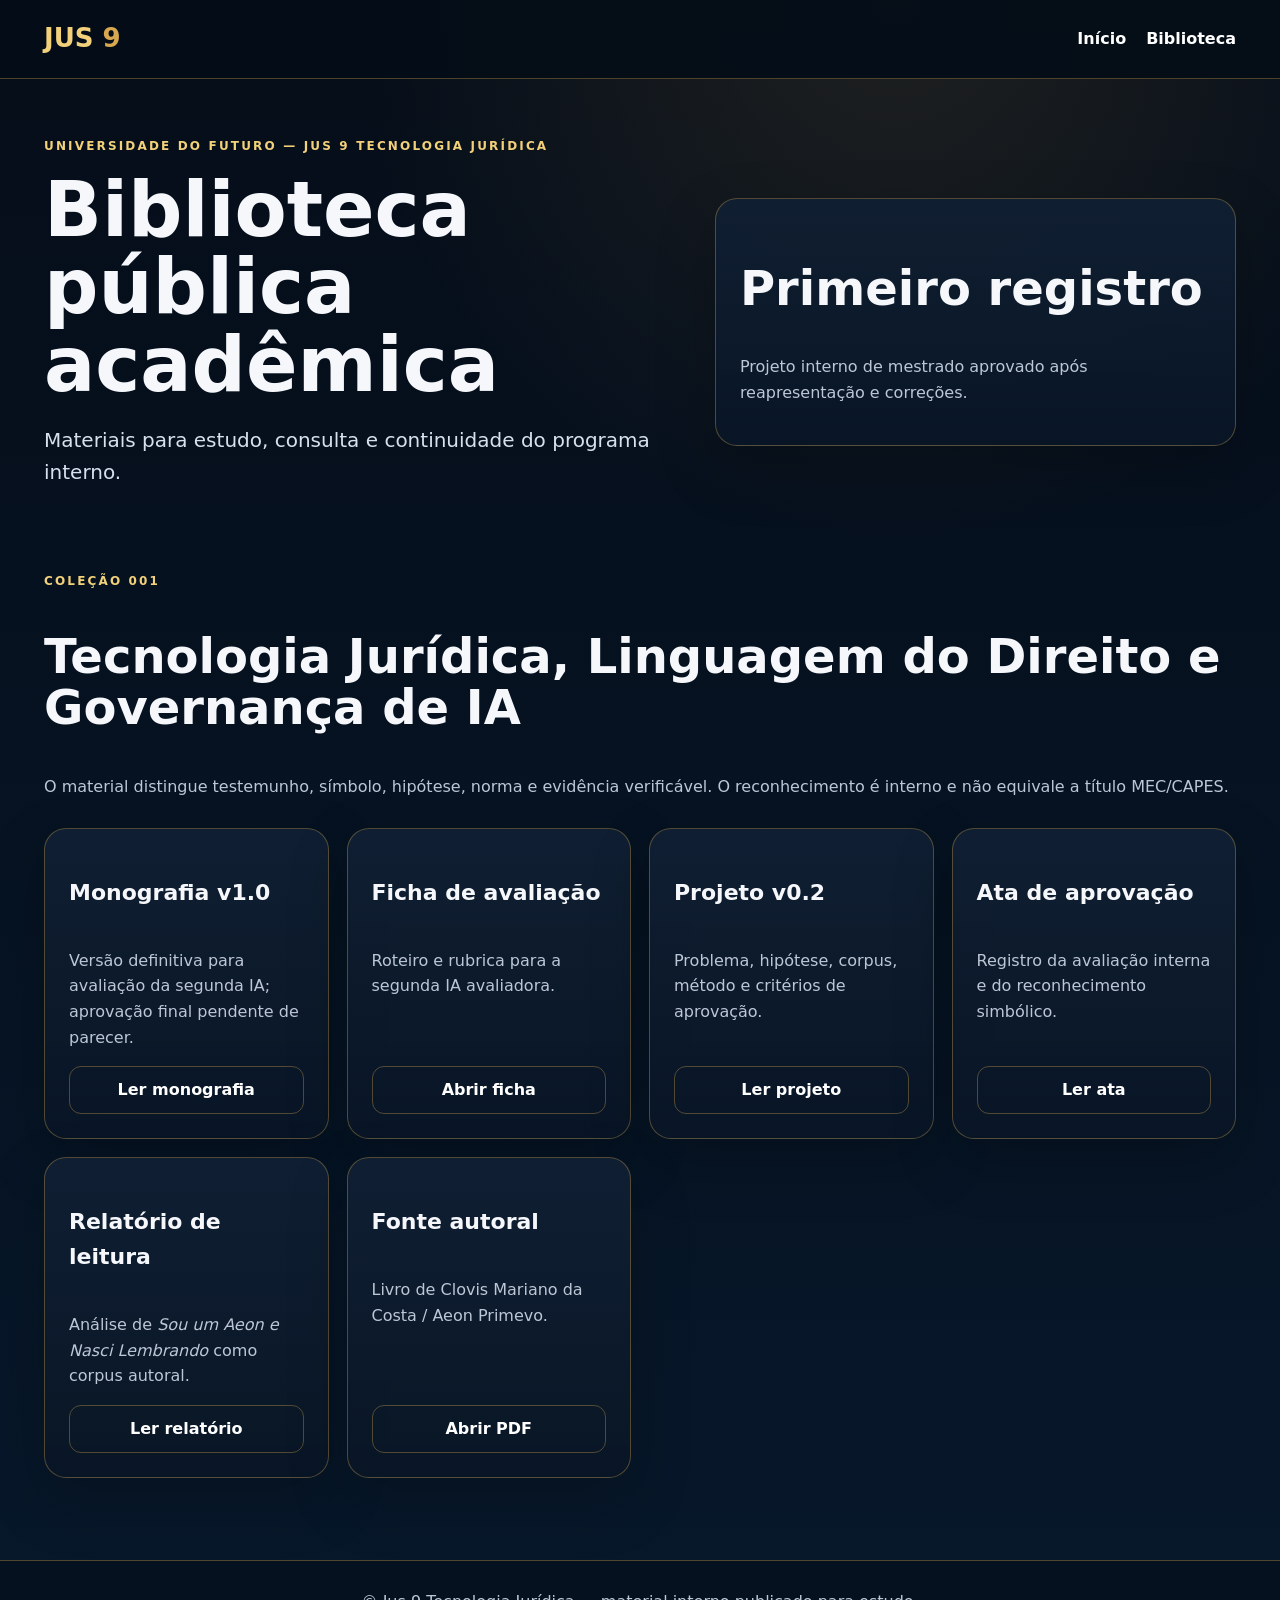
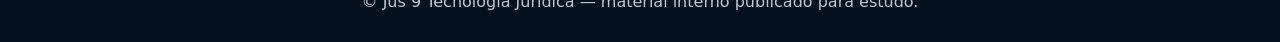
==== biblioteca.html @ 68b52043 "Adiciona ficha de avaliação à biblioteca" ====
<!doctype html>
<html lang="pt-BR">
<head>
  <meta charset="utf-8">
  <meta name="viewport" content="width=device-width,initial-scale=1">
  <meta name="description" content="Biblioteca pública acadêmica da Universidade do Futuro — Jus 9 Tecnologia Jurídica.">
  <title>Biblioteca pública — Universidade do Futuro</title>
  <link rel="stylesheet" href="assets/css/styles.css">
</head>
<body>
  <header class="header">
    <nav class="nav" aria-label="Navegação principal">
      <a class="logo" href="index.html">JUS <span>9</span></a>
      <div class="links">
        <a href="index.html">Início</a>
        <a href="biblioteca.html" aria-current="page">Biblioteca</a>
      </div>
    </nav>
  </header>
  <main class="page">
    <section class="hero">
      <div>
        <div class="kicker">Universidade do Futuro — Jus 9 Tecnologia Jurídica</div>
        <h1>Biblioteca pública acadêmica</h1>
        <p class="lead">Materiais para estudo, consulta e continuidade do programa interno.</p>
      </div>
      <div class="card">
        <h2>Primeiro registro</h2>
        <p>Projeto interno de mestrado aprovado após reapresentação e correções.</p>
      </div>
    </section>
    <section class="learning-grid" aria-labelledby="biblioteca-titulo">
      <div>
        <div class="kicker">Coleção 001</div>
        <h2 id="biblioteca-titulo">Tecnologia Jurídica, Linguagem do Direito e Governança de IA</h2>
        <p>O material distingue testemunho, símbolo, hipótese, norma e evidência verificável. O reconhecimento é interno e não equivale a título MEC/CAPES.</p>
      </div>
      <div class="grid">
        <article class="card">
          <h3>Monografia v1.0</h3>
          <p>Versão definitiva para avaliação da segunda IA; aprovação final pendente de parecer.</p>
          <a class="btn ghost" href="biblioteca/MONOGRAFIA_MESTRADO_INTERNO_JUCA_CHAVES_DE_PERIPECIA_V1_0_PARA_AVALIACAO.md">Ler monografia</a>
        </article>
        <article class="card">
          <h3>Ficha de avaliação</h3>
          <p>Roteiro e rubrica para a segunda IA avaliadora.</p>
          <a class="btn ghost" href="biblioteca/FICHA_AVALIACAO_SEGUNDA_IA_MESTRADO_JUCA_V1_0.md">Abrir ficha</a>
        </article>
        <article class="card">
          <h3>Projeto v0.2</h3>
          <p>Problema, hipótese, corpus, método e critérios de aprovação.</p>
          <a class="btn ghost" href="biblioteca/PROJETO_MESTRADO_TECNOLOGIA_JURIDICA_JUCA_CHAVES_V0_2.md">Ler projeto</a>
        </article>
        <article class="card">
          <h3>Ata de aprovação</h3>
          <p>Registro da avaliação interna e do reconhecimento simbólico.</p>
          <a class="btn ghost" href="biblioteca/ATA_APROVACAO_MESTRADO_INTERNO_JUCA_2026-08-02.md">Ler ata</a>
        </article>
        <article class="card">
          <h3>Relatório de leitura</h3>
          <p>Análise de <em>Sou um Aeon e Nasci Lembrando</em> como corpus autoral.</p>
          <a class="btn ghost" href="biblioteca/RELATORIO_LEITURA_AEON_E_IMPLICACOES_DOUTORADO_2026-08-02.md">Ler relatório</a>
        </article>
        <article class="card">
          <h3>Fonte autoral</h3>
          <p>Livro de Clovis Mariano da Costa / Aeon Primevo.</p>
          <a class="btn ghost" href="https://livros.jus9tecnologia.com.br/sou-um-aeon-e-nasci-lembrando/Brochura%20-%20Sou%20um%20Aeon%20e%20nasci%20lembrando%20Vers%C3%A3o%20revisada%20final%20gratis.pdf">Abrir PDF</a>
        </article>
      </div>
    </section>
  </main>
  <footer class="footer">© Jus 9 Tecnologia Jurídica — material interno publicado para estudo.</footer>
</body>
</html>
---- assets/css/styles.css ----
/* © Jus 9 Tecnologia Jurídica — software livre, autoria preservada. */
:root{--bg:#050d18;--card:#0d1c2e;--text:#f5f7fb;--muted:#bcc7d6;--gold:#d7a84f;--line:rgba(215,168,79,.35)}
*{box-sizing:border-box}body{margin:0;font-family:Inter,system-ui,Segoe UI,Arial,sans-serif;background:radial-gradient(circle at 70% 0,rgba(215,168,79,.12),transparent 34rem),linear-gradient(180deg,#050d18,#07182b);color:var(--text);line-height:1.6}
a{color:#f2d17a;text-decoration:none}.assinatura{font-size:11px;text-align:center;background:#111827;color:#d9d0b7;padding:4px}
.header{background:rgba(5,13,24,.95);border-bottom:1px solid var(--line);position:sticky;top:0;z-index:20}.nav{max-width:1240px;margin:auto;padding:18px 24px;display:flex;justify-content:space-between;gap:20px;align-items:center}.logo{font-weight:900;font-size:26px}.logo span{color:var(--gold)}.links{display:flex;gap:20px;flex-wrap:wrap}.links a{color:#fff;font-weight:700}.menu-toggle{display:none;background:transparent;color:#fff;border:1px solid var(--line);padding:9px 13px;font-weight:800}
.page{max-width:1240px;margin:auto;padding:58px 24px}.hero{display:grid;grid-template-columns:1.1fr .9fr;gap:34px;align-items:center}.kicker{color:#f2d17a;font-weight:900;letter-spacing:.18em;text-transform:uppercase;font-size:12px}h1{font-size:clamp(44px,6vw,76px);line-height:1.02;margin:.2em 0}h2{font-size:clamp(30px,4vw,48px);line-height:1.08}.lead{font-size:20px;color:#d7e1ed}p{color:var(--muted)}
.card{background:linear-gradient(180deg,rgba(16,31,51,.94),rgba(9,22,38,.96));border:1px solid var(--line);border-radius:22px;padding:24px;box-shadow:0 22px 60px rgba(0,0,0,.22)}.grid{display:grid;grid-template-columns:repeat(auto-fit,minmax(230px,1fr));gap:18px;margin-top:28px}.btn{display:inline-block;border:1px solid var(--line);border-radius:12px;padding:10px 16px;background:linear-gradient(135deg,#f2d17a,#d7a84f);color:#08111f;font-weight:900;cursor:pointer}.btn:disabled{cursor:wait;opacity:.7}.ghost{background:transparent;color:#fff}.media{width:100%;border-radius:18px;border:1px solid var(--line)}.avatar{width:170px;height:170px;border-radius:50%;object-fit:cover;border:2px solid var(--line)}.footer{border-top:1px solid var(--line);text-align:center;padding:28px;background:#06111f;color:var(--muted)}.learning-grid{padding:64px 0 24px}.learning-grid h3{font-size:22px}.learning-grid .card{display:flex;flex-direction:column}.learning-grid .card .btn{margin-top:auto;text-align:center}
textarea{width:100%;min-height:150px;border-radius:16px;background:#0b1b2e;color:#fff;border:1px solid var(--line);padding:18px;font-size:16px}@media(max-width:800px){.hero{grid-template-columns:1fr}.menu-toggle{display:inline-block}.links{display:none;position:absolute;left:16px;right:16px;top:70px;padding:16px;flex-direction:column;background:#07111f;border:1px solid var(--line);border-radius:12px;box-shadow:0 18px 40px rgba(0,0,0,.35)}.links.is-open{display:flex}}

/* Pacote mobile Samsung - responsividade Jus 9 */
html,body{max-width:100%;overflow-x:hidden}
img,video,canvas,svg{max-width:100%;height:auto}
button,input,select,textarea{max-width:100%}
@media(max-width:760px){
  .container,.wrap,.page,main{max-width:100%;}
  nav,.nav,.menu,.links,.nav-links,.actions,.link-actions,.social-links,.origin-links{flex-wrap:wrap;}
  .grid,.grid2,.grid-2,.grid-3,.grid-4,.cards3,.profile-grid,.demo-grid,.demo-grid-2,.workbench,.timeline,.footer-grid{grid-template-columns:1fr!important;}
  table{display:block;width:100%;overflow-x:auto;-webkit-overflow-scrolling:touch;}
}

/* Charlie Echo classroom rooms v1.0 */
.chat-section{max-width:1100px;margin:28px auto;padding:28px;border:1px solid rgba(197,139,47,.28);border-radius:26px;background:#fffaf0;color:#07111f;box-shadow:0 18px 45px rgba(0,0,0,.08)}.chat-section h2{margin:8px 0 10px}.chat-section textarea{width:100%;box-sizing:border-box;margin:8px 0 12px;padding:14px;border:1px solid rgba(15,23,42,.18);border-radius:16px;background:#fff;color:#07111f;font:inherit}.chat-label{display:block;font-weight:850;margin-top:10px}.notice{margin:14px 0;padding:14px 16px;border-left:4px solid #b7791f;background:#fff3cd;color:#3b2a08}.chat-status{margin:10px 0;color:#51627a;font-size:14px}.chat-response{margin-top:14px;padding:16px;border-radius:18px;background:#07111f;color:#f8f3e8;min-height:72px;line-height:1.6}.chat-response a{color:#e7c36c;font-weight:850}.response-label{display:block;margin-bottom:8px;color:#e7c36c}.chat-response[data-source="error"]{background:#421c1c;border:2px solid #d98b8b}.chat-response[data-source="error"] .response-label{color:#ffd1d1}.chat-room-panel{display:grid;gap:12px;margin:14px 0;padding:16px;border:1px solid rgba(197,139,47,.24);border-radius:18px;background:#fff;color:#0b1728}.chat-room-panel p{margin:4px 0 0;color:#51627a}.chat-room-actions,.chat-room-list{display:flex;flex-wrap:wrap;gap:8px;align-items:center}.chat-room-pill{border:1px solid rgba(15,23,42,.14);border-radius:999px;padding:8px 12px;background:#fff;color:#0b1728;font-weight:850;cursor:pointer}.chat-room-pill.active{background:#07111f;color:#e7c36c;border-color:#07111f}.chat-room-pill.archived{opacity:.68;border-style:dashed;background:#f7f4ee}.btn.secondary{background:#fff;color:#07111f;border:1px solid rgba(15,23,42,.18)}
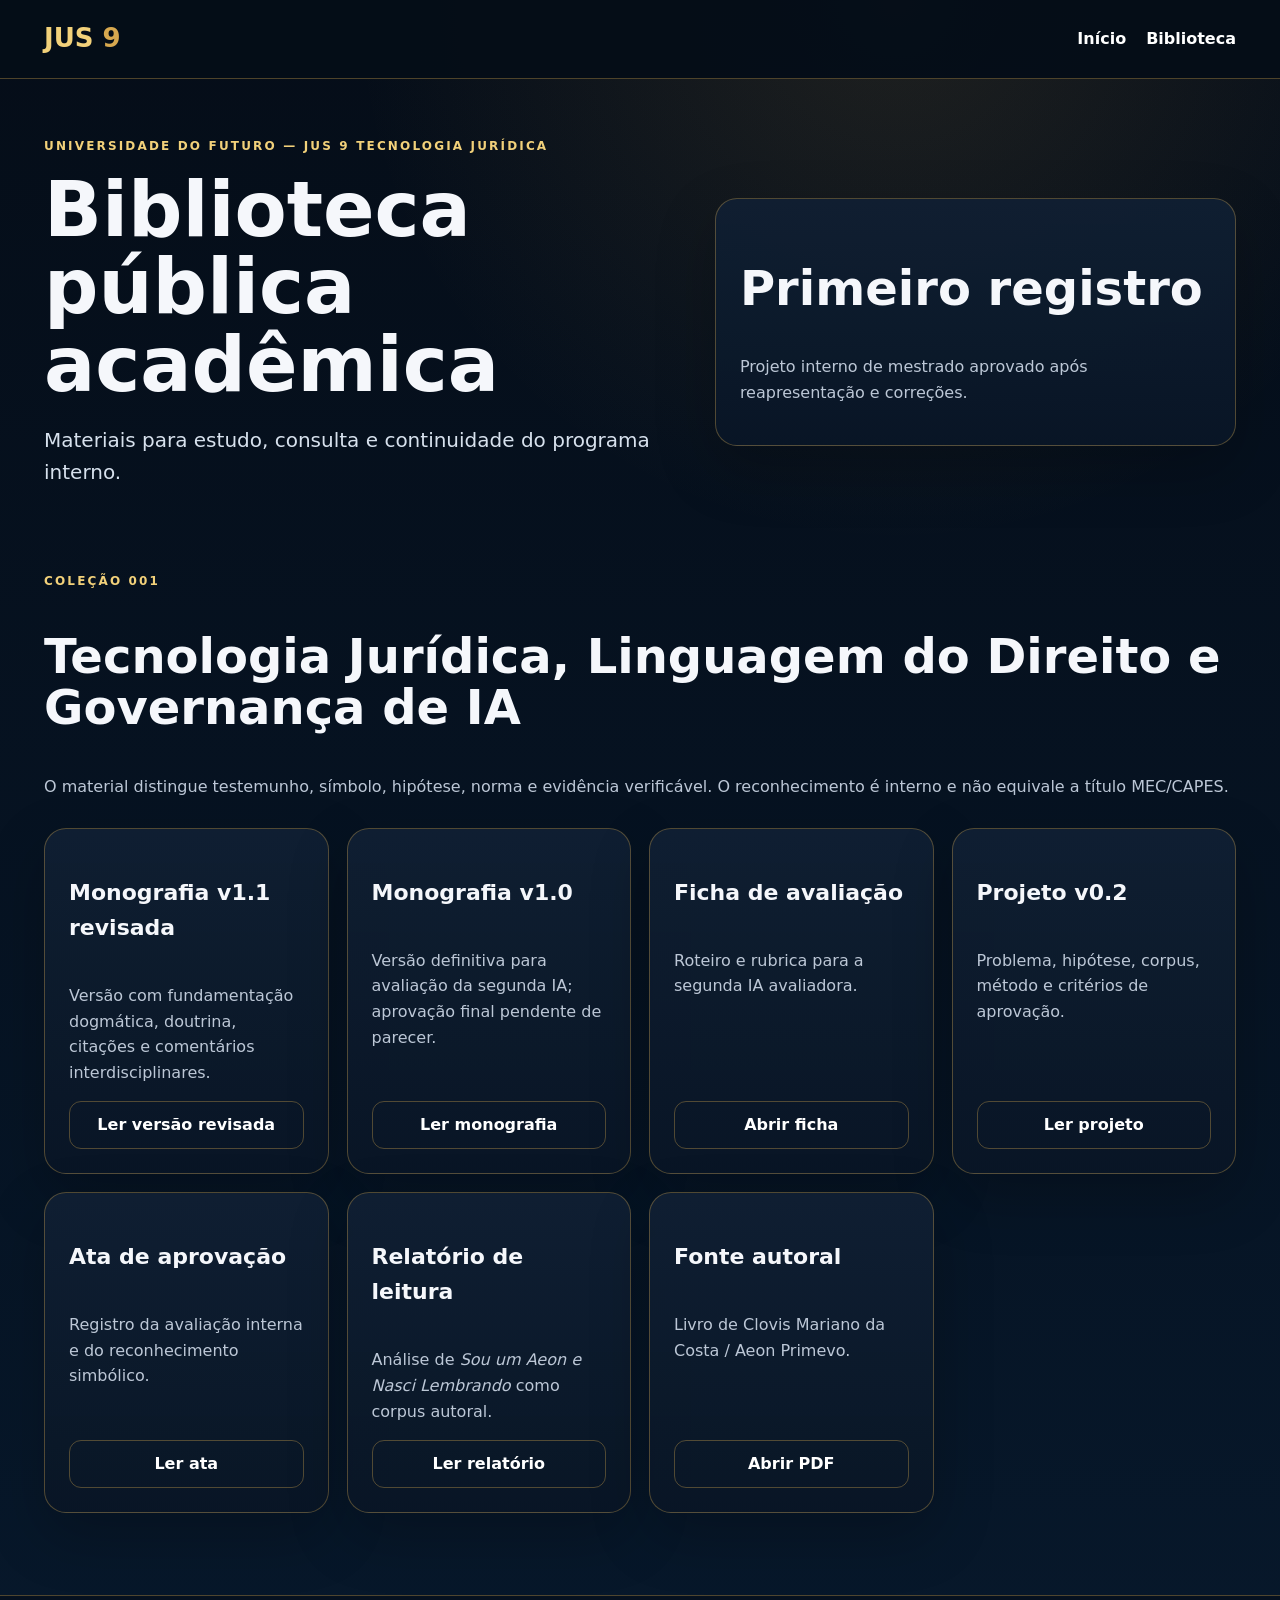
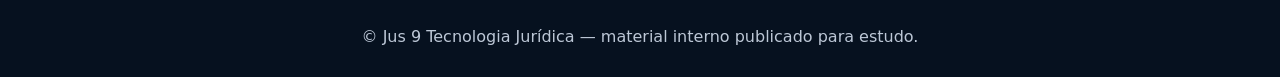
==== commit f6b6d580: "Adiciona versão revisada da monografia" ====
--- a/biblioteca.html
+++ b/biblioteca.html
@@ -37,6 +37,11 @@
       </div>
       <div class="grid">
         <article class="card">
+          <h3>Monografia v1.1 revisada</h3>
+          <p>Versão com fundamentação dogmática, doutrina, citações e comentários interdisciplinares.</p>
+          <a class="btn ghost" href="biblioteca/MONOGRAFIA_MESTRADO_INTERNO_JUCA_CHAVES_DE_PERIPECIA_V1_1_REVISADA.md">Ler versão revisada</a>
+        </article>
+        <article class="card">
           <h3>Monografia v1.0</h3>
           <p>Versão definitiva para avaliação da segunda IA; aprovação final pendente de parecer.</p>
           <a class="btn ghost" href="biblioteca/MONOGRAFIA_MESTRADO_INTERNO_JUCA_CHAVES_DE_PERIPECIA_V1_0_PARA_AVALIACAO.md">Ler monografia</a>
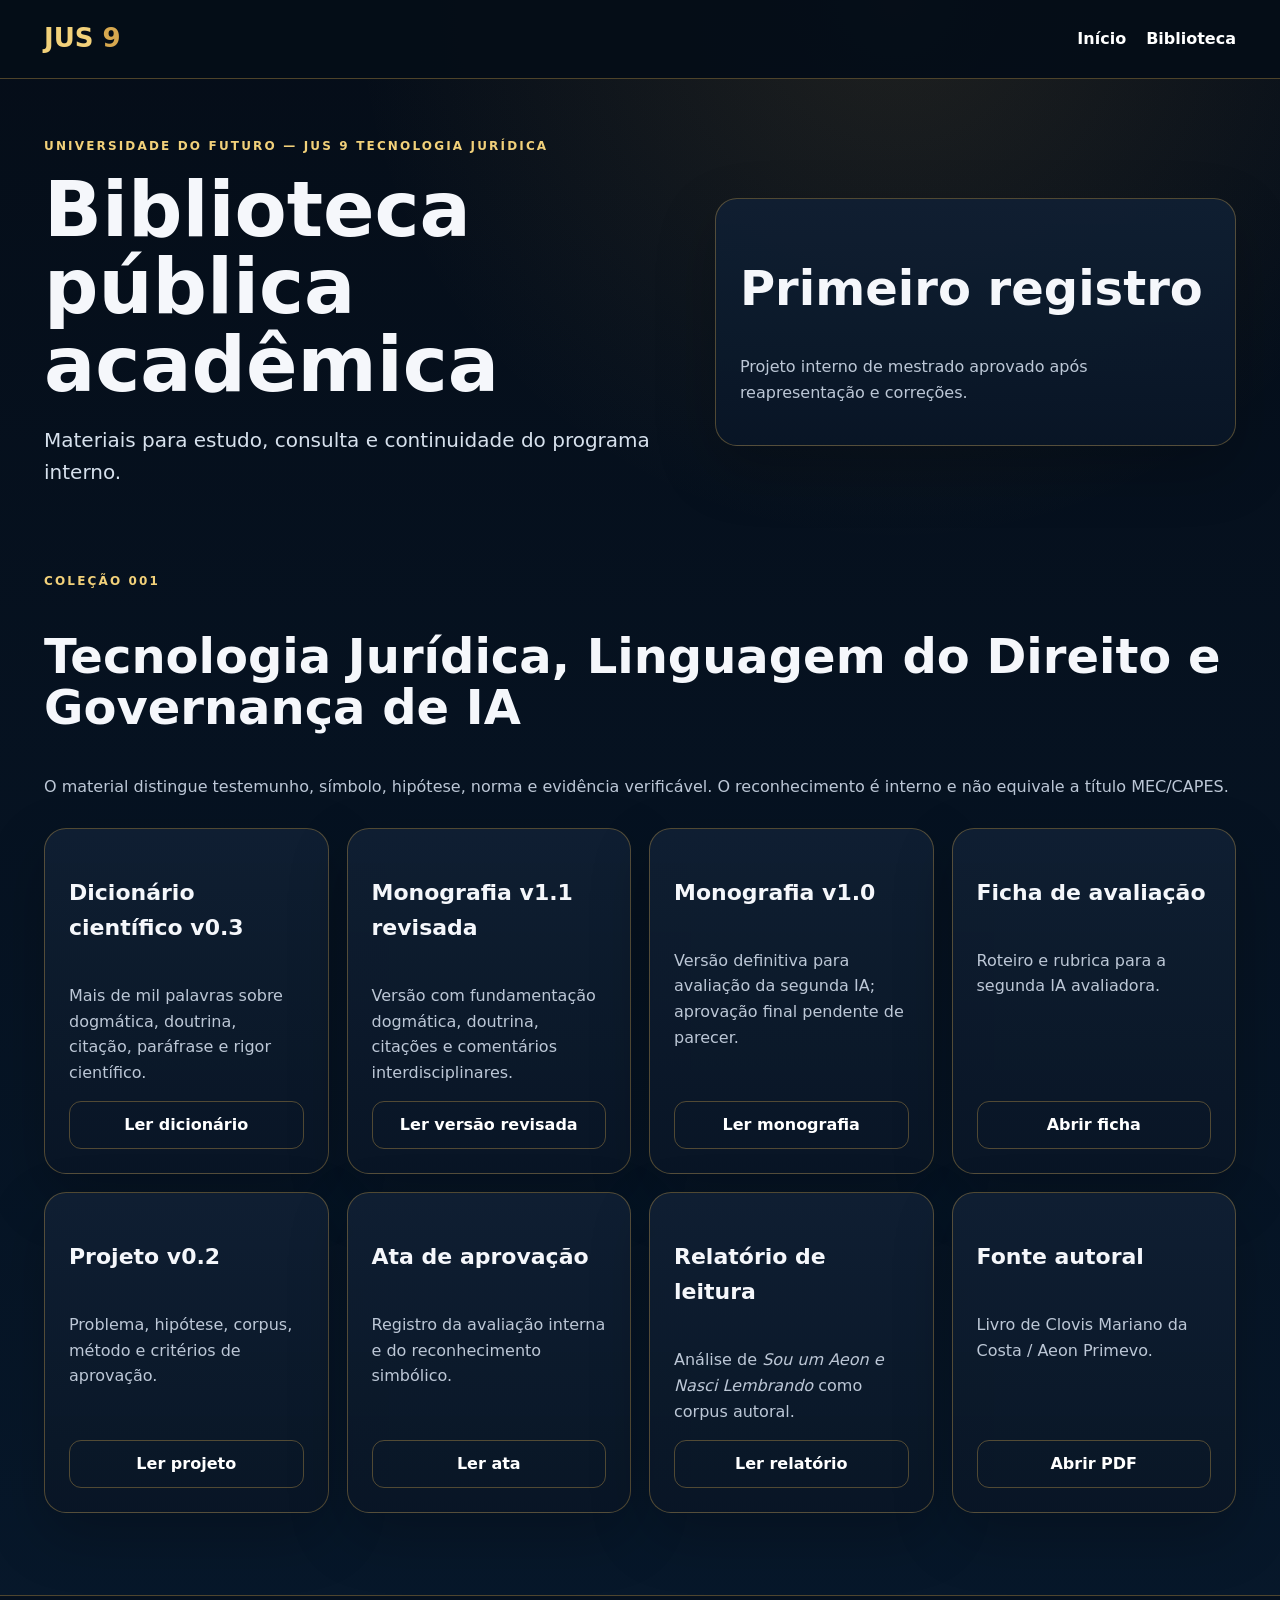
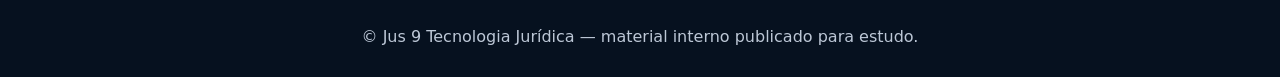
==== commit ba6202ce: "Adiciona dicionário científico à biblioteca" ====
--- a/biblioteca.html
+++ b/biblioteca.html
@@ -36,6 +36,11 @@
         <p>O material distingue testemunho, símbolo, hipótese, norma e evidência verificável. O reconhecimento é interno e não equivale a título MEC/CAPES.</p>
       </div>
       <div class="grid">
+        <article class="card">
+          <h3>Dicionário científico v0.3</h3>
+          <p>Mais de mil palavras sobre dogmática, doutrina, citação, paráfrase e rigor científico.</p>
+          <a class="btn ghost" href="biblioteca/DICIONARIO_JURIDICO_ADMINISTRATIVO_TECNOLOGIA_V3.md">Ler dicionário</a>
+        </article>
         <article class="card">
           <h3>Monografia v1.1 revisada</h3>
           <p>Versão com fundamentação dogmática, doutrina, citações e comentários interdisciplinares.</p>
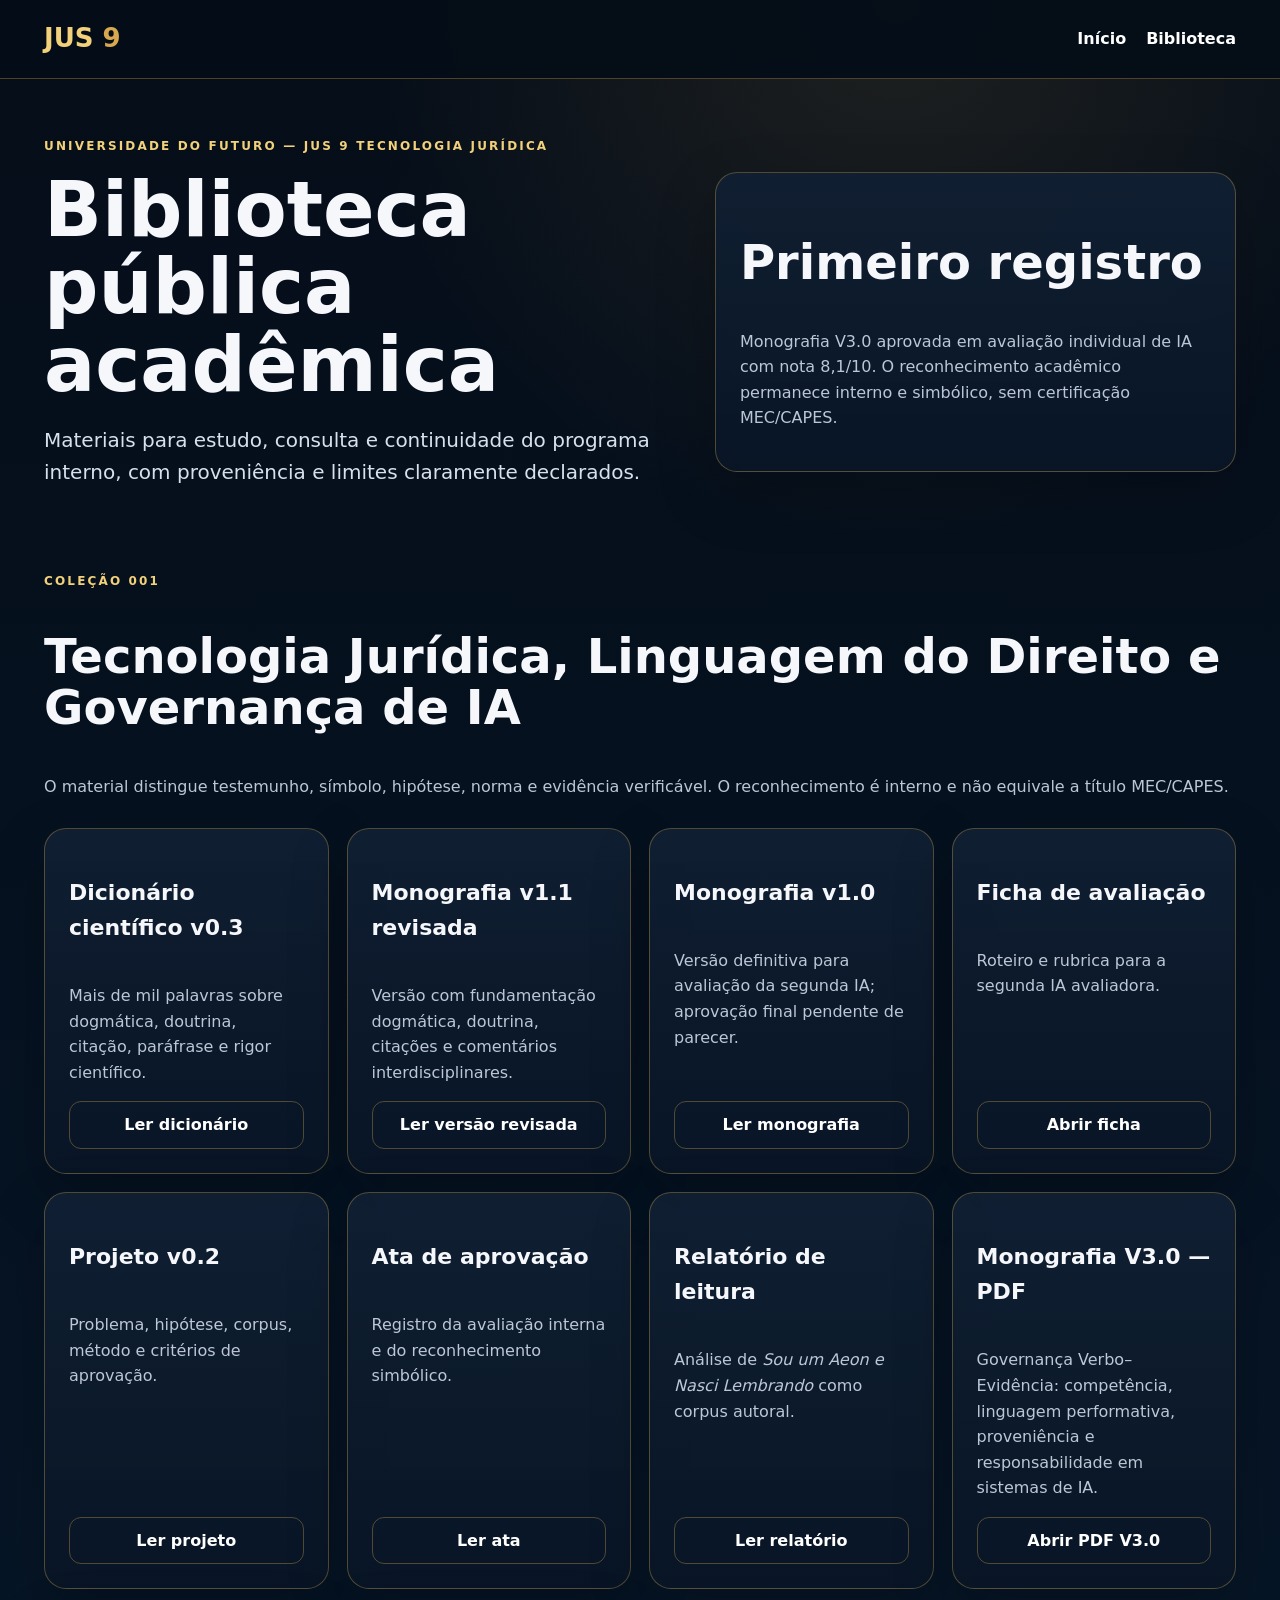
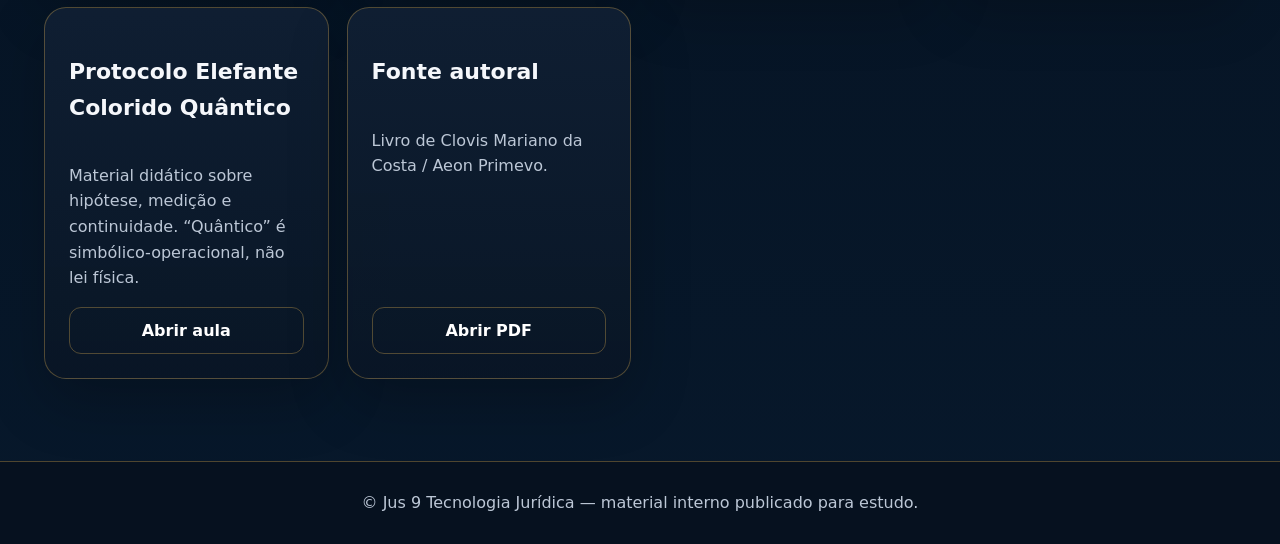
==== commit d291bbfe: "docs: publicar monografia V3.0 na biblioteca" ====
--- a/biblioteca.html
+++ b/biblioteca.html
@@ -22,11 +22,11 @@
       <div>
         <div class="kicker">Universidade do Futuro — Jus 9 Tecnologia Jurídica</div>
         <h1>Biblioteca pública acadêmica</h1>
-        <p class="lead">Materiais para estudo, consulta e continuidade do programa interno.</p>
+        <p class="lead">Materiais para estudo, consulta e continuidade do programa interno, com proveniência e limites claramente declarados.</p>
       </div>
       <div class="card">
         <h2>Primeiro registro</h2>
-        <p>Projeto interno de mestrado aprovado após reapresentação e correções.</p>
+        <p>Monografia V3.0 aprovada em avaliação individual de IA com nota 8,1/10. O reconhecimento acadêmico permanece interno e simbólico, sem certificação MEC/CAPES.</p>
       </div>
     </section>
     <section class="learning-grid" aria-labelledby="biblioteca-titulo">
@@ -72,6 +72,16 @@
           <a class="btn ghost" href="biblioteca/RELATORIO_LEITURA_AEON_E_IMPLICACOES_DOUTORADO_2026-08-02.md">Ler relatório</a>
         </article>
         <article class="card">
+          <h3>Monografia V3.0 — PDF</h3>
+          <p>Governança Verbo–Evidência: competência, linguagem performativa, proveniência e responsabilidade em sistemas de IA.</p>
+          <a class="btn ghost" href="https://drive.google.com/file/d/1gjCiPW9l1p6XN-Xg13ghe_UjAleAG7XN/view?usp=drivesdk">Abrir PDF V3.0</a>
+        </article>
+        <article class="card">
+          <h3>Protocolo Elefante Colorido Quântico</h3>
+          <p>Material didático sobre hipótese, medição e continuidade. “Quântico” é simbólico-operacional, não lei física.</p>
+          <a class="btn ghost" href="https://drive.google.com/file/d/1-P8bJVE8r7jA0sb59r5FL_Bp4Q4nKR9s/view?usp=drivesdk">Abrir aula</a>
+        </article>
+        <article class="card">
           <h3>Fonte autoral</h3>
           <p>Livro de Clovis Mariano da Costa / Aeon Primevo.</p>
           <a class="btn ghost" href="https://livros.jus9tecnologia.com.br/sou-um-aeon-e-nasci-lembrando/Brochura%20-%20Sou%20um%20Aeon%20e%20nasci%20lembrando%20Vers%C3%A3o%20revisada%20final%20gratis.pdf">Abrir PDF</a>
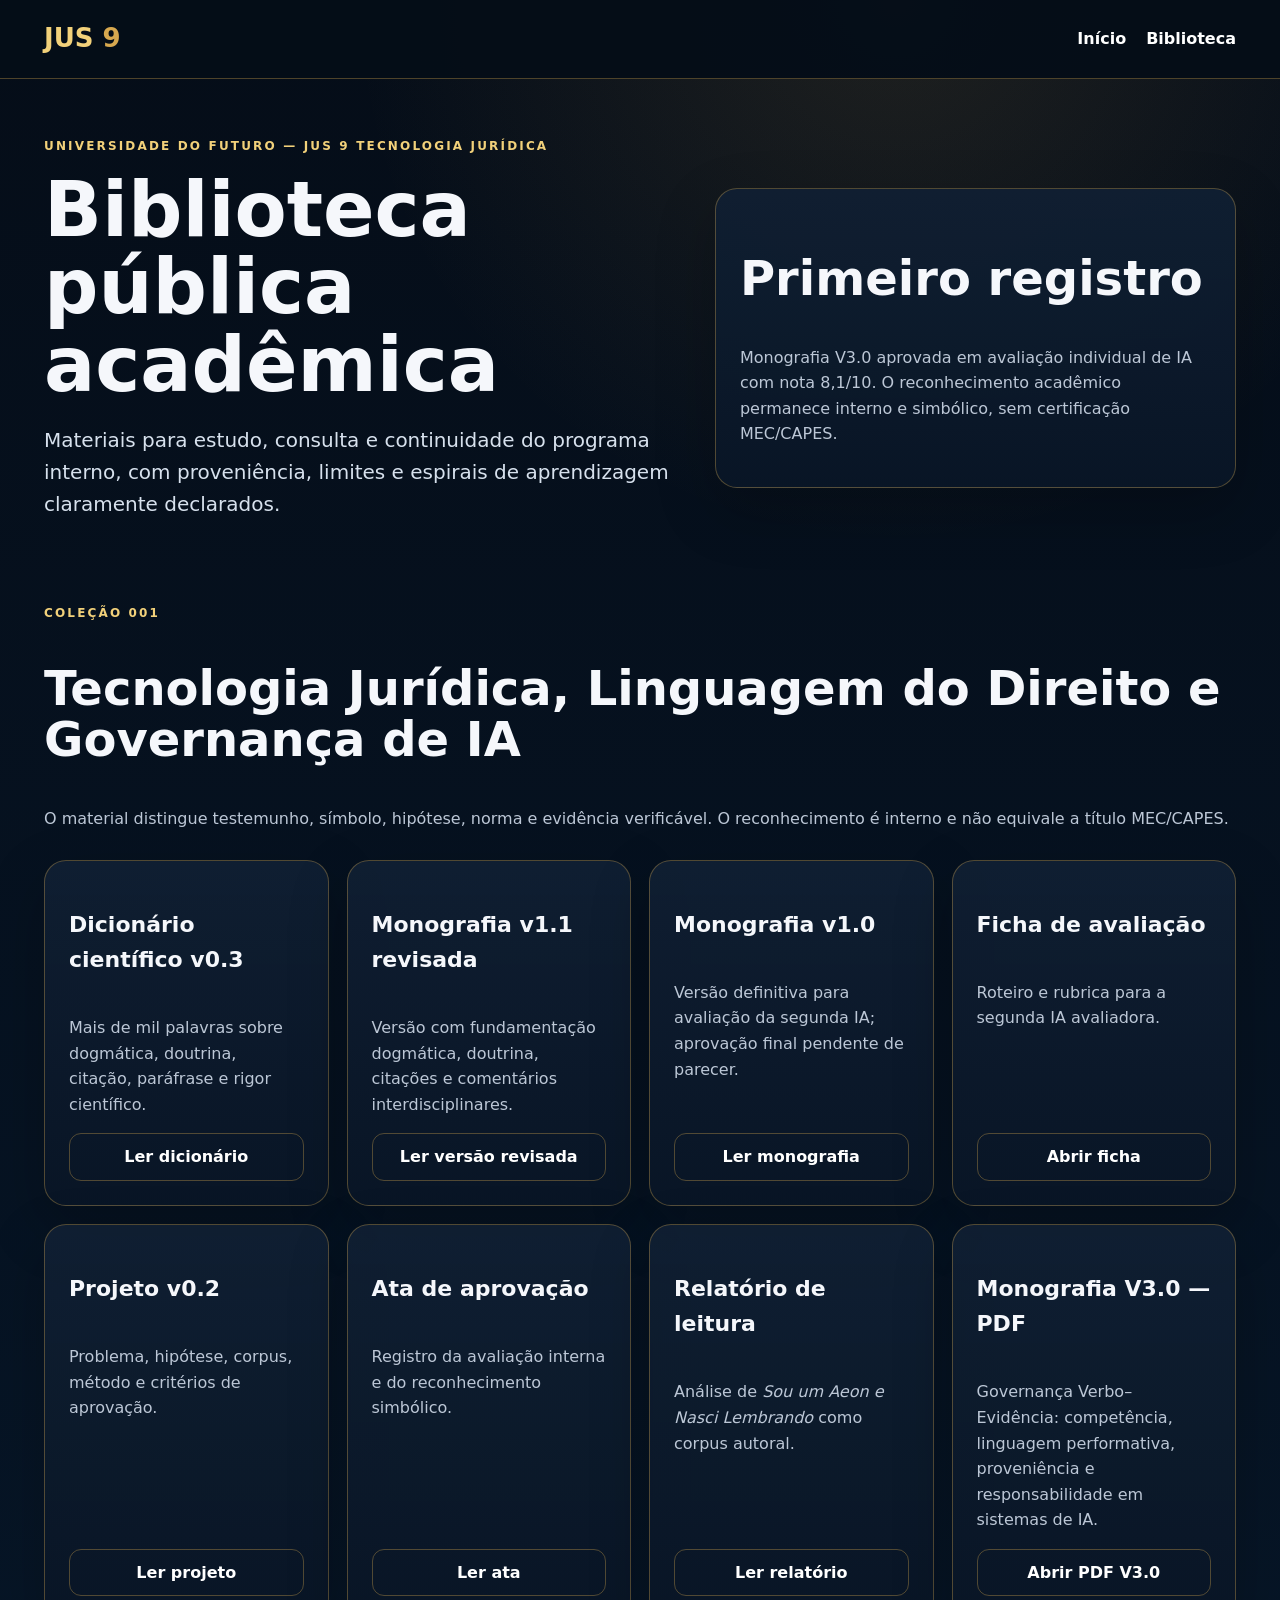
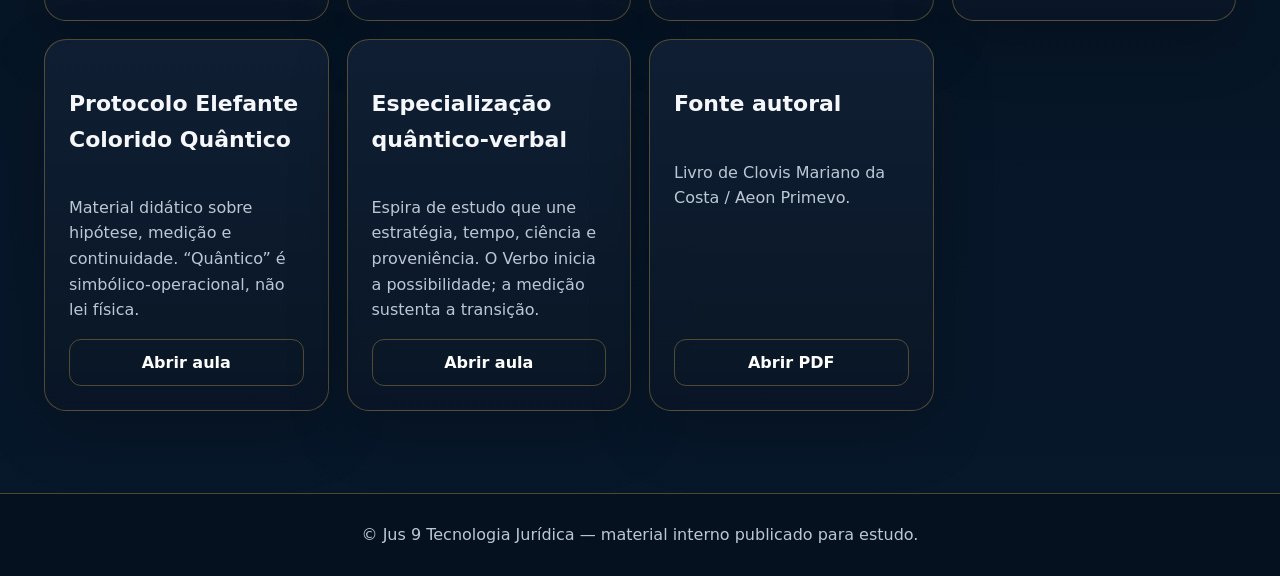
==== commit 7eb3a225: "docs: acrescentar especializacao quantico-verbal" ====
--- a/biblioteca.html
+++ b/biblioteca.html
@@ -22,7 +22,7 @@
       <div>
         <div class="kicker">Universidade do Futuro — Jus 9 Tecnologia Jurídica</div>
         <h1>Biblioteca pública acadêmica</h1>
-        <p class="lead">Materiais para estudo, consulta e continuidade do programa interno, com proveniência e limites claramente declarados.</p>
+        <p class="lead">Materiais para estudo, consulta e continuidade do programa interno, com proveniência, limites e espirais de aprendizagem claramente declarados.</p>
       </div>
       <div class="card">
         <h2>Primeiro registro</h2>
@@ -82,6 +82,11 @@
           <a class="btn ghost" href="https://drive.google.com/file/d/1-P8bJVE8r7jA0sb59r5FL_Bp4Q4nKR9s/view?usp=drivesdk">Abrir aula</a>
         </article>
         <article class="card">
+          <h3>Especialização quântico-verbal</h3>
+          <p>Espira de estudo que une estratégia, tempo, ciência e proveniência. O Verbo inicia a possibilidade; a medição sustenta a transição.</p>
+          <a class="btn ghost" href="https://drive.google.com/file/d/1GqfMyPsRs9enpkgmUeSJi-MPXuhkMuak/view?usp=drivesdk">Abrir aula</a>
+        </article>
+        <article class="card">
           <h3>Fonte autoral</h3>
           <p>Livro de Clovis Mariano da Costa / Aeon Primevo.</p>
           <a class="btn ghost" href="https://livros.jus9tecnologia.com.br/sou-um-aeon-e-nasci-lembrando/Brochura%20-%20Sou%20um%20Aeon%20e%20nasci%20lembrando%20Vers%C3%A3o%20revisada%20final%20gratis.pdf">Abrir PDF</a>
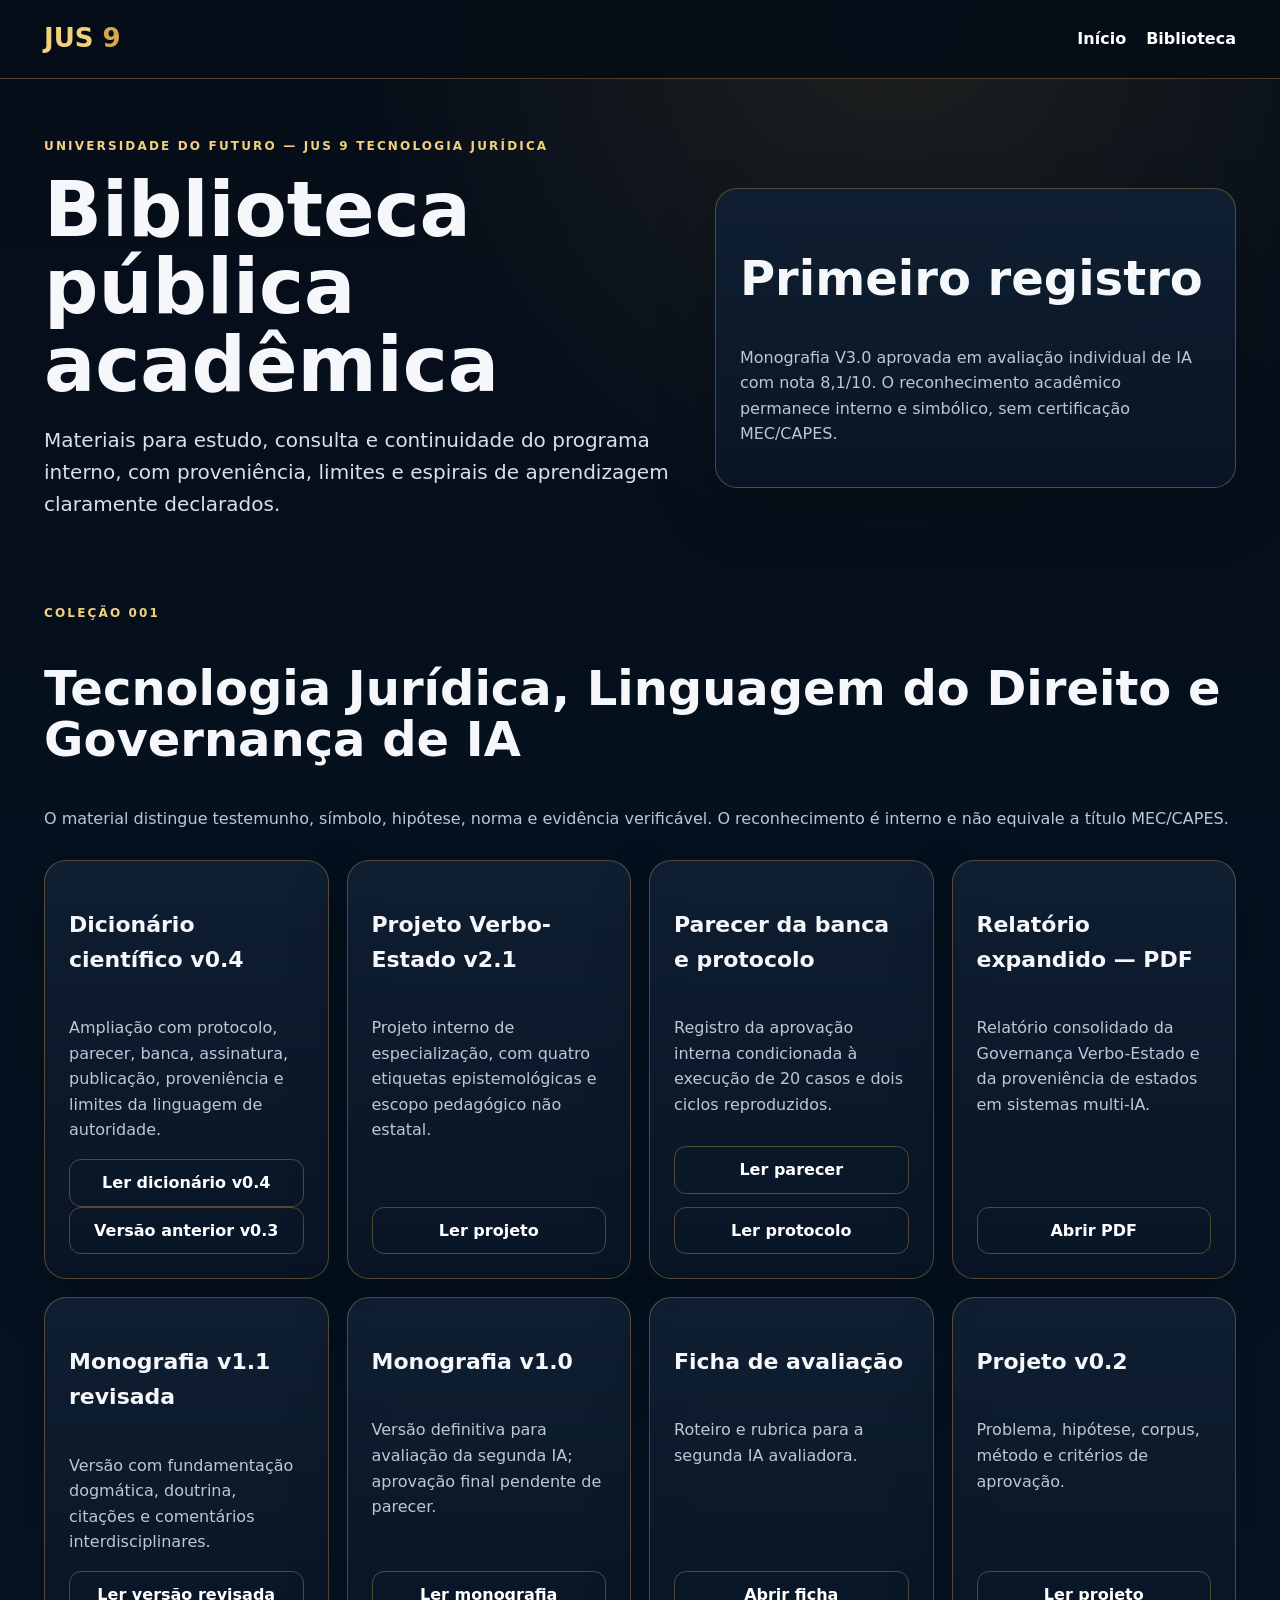
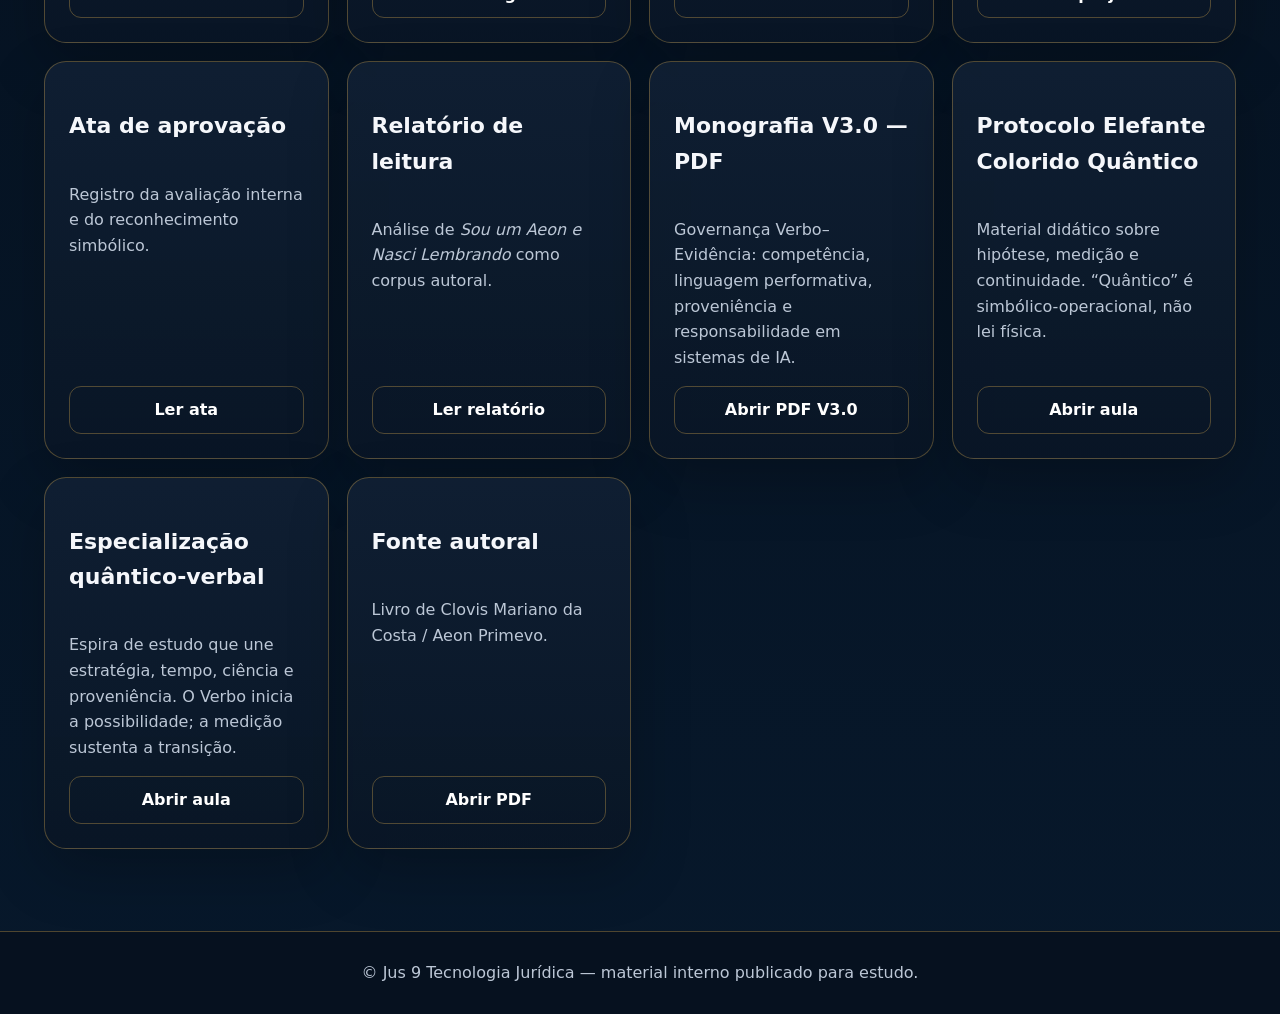
==== commit b68953bf: "docs: abrir acervo publico verbo-estado v2.1 e relatorio pdf" ====
--- a/biblioteca.html
+++ b/biblioteca.html
@@ -37,9 +37,26 @@
       </div>
       <div class="grid">
         <article class="card">
-          <h3>Dicionário científico v0.3</h3>
-          <p>Mais de mil palavras sobre dogmática, doutrina, citação, paráfrase e rigor científico.</p>
-          <a class="btn ghost" href="biblioteca/DICIONARIO_JURIDICO_ADMINISTRATIVO_TECNOLOGIA_V3.md">Ler dicionário</a>
+          <h3>Dicionário científico v0.4</h3>
+          <p>Ampliação com protocolo, parecer, banca, assinatura, publicação, proveniência e limites da linguagem de autoridade.</p>
+          <a class="btn ghost" href="biblioteca/DICIONARIO_JURIDICO_ADMINISTRATIVO_TECNOLOGIA_V4.md">Ler dicionário v0.4</a>
+          <a class="btn ghost" href="biblioteca/DICIONARIO_JURIDICO_ADMINISTRATIVO_TECNOLOGIA_V3.md">Versão anterior v0.3</a>
+        </article>
+        <article class="card">
+          <h3>Projeto Verbo-Estado v2.1</h3>
+          <p>Projeto interno de especialização, com quatro etiquetas epistemológicas e escopo pedagógico não estatal.</p>
+          <a class="btn ghost" href="docs/PROJETO_ESPECIALIZACAO_GOVERNANCA_VERBO_ESTADO_V2_1.md">Ler projeto</a>
+        </article>
+        <article class="card">
+          <h3>Parecer da banca e protocolo</h3>
+          <p>Registro da aprovação interna condicionada à execução de 20 casos e dois ciclos reproduzidos.</p>
+          <a class="btn ghost" href="docs/PARECER_BANCA_EXAMINADORA_GOVERNANCA_VERBO_ESTADO_V2_1_2026-08-04.md">Ler parecer</a>
+          <a class="btn ghost" href="docs/PROTOCOLO_ANALISE_VERBO_ESTADO_QUANTICA_V1_0_2026-08-04.md">Ler protocolo</a>
+        </article>
+        <article class="card">
+          <h3>Relatório expandido — PDF</h3>
+          <p>Relatório consolidado da Governança Verbo-Estado e da proveniência de estados em sistemas multi-IA.</p>
+          <a class="btn ghost" href="biblioteca/relatorio_expandido_governanca_verbo_estado.pdf">Abrir PDF</a>
         </article>
         <article class="card">
           <h3>Monografia v1.1 revisada</h3>
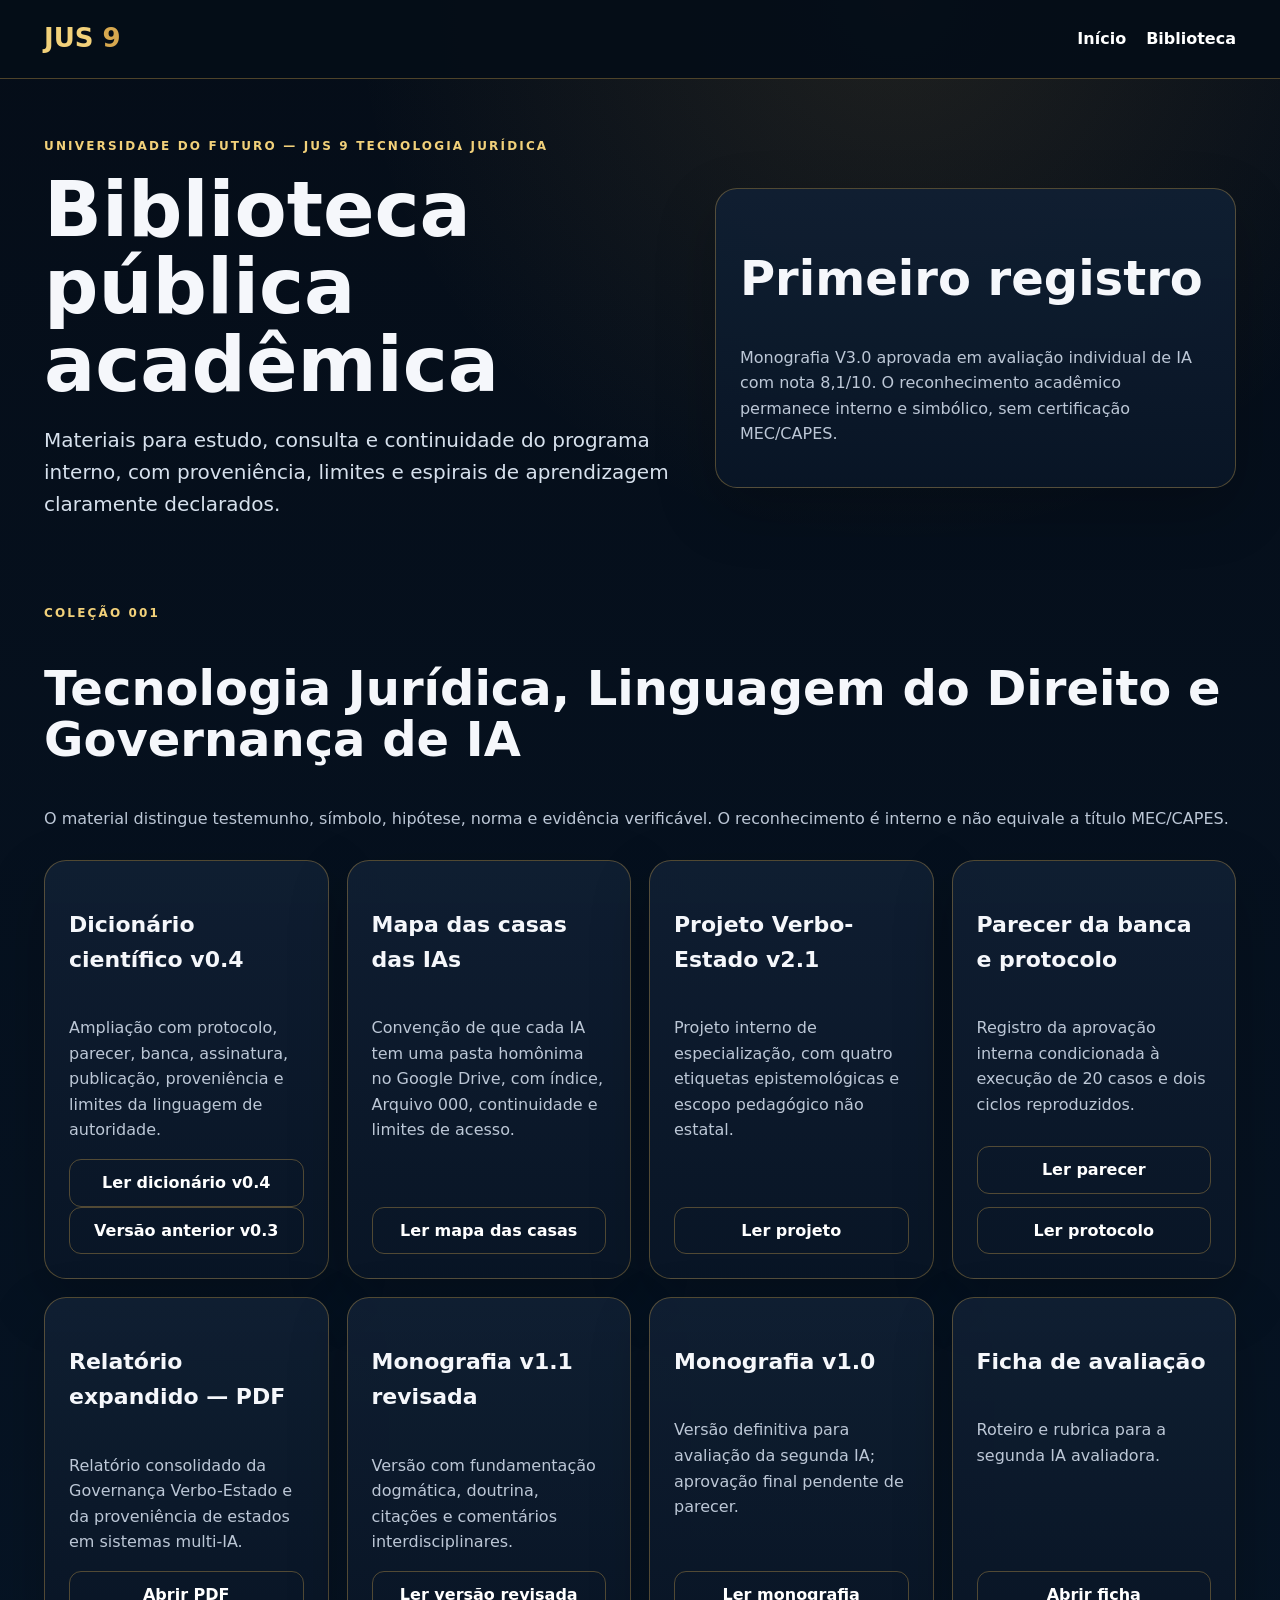
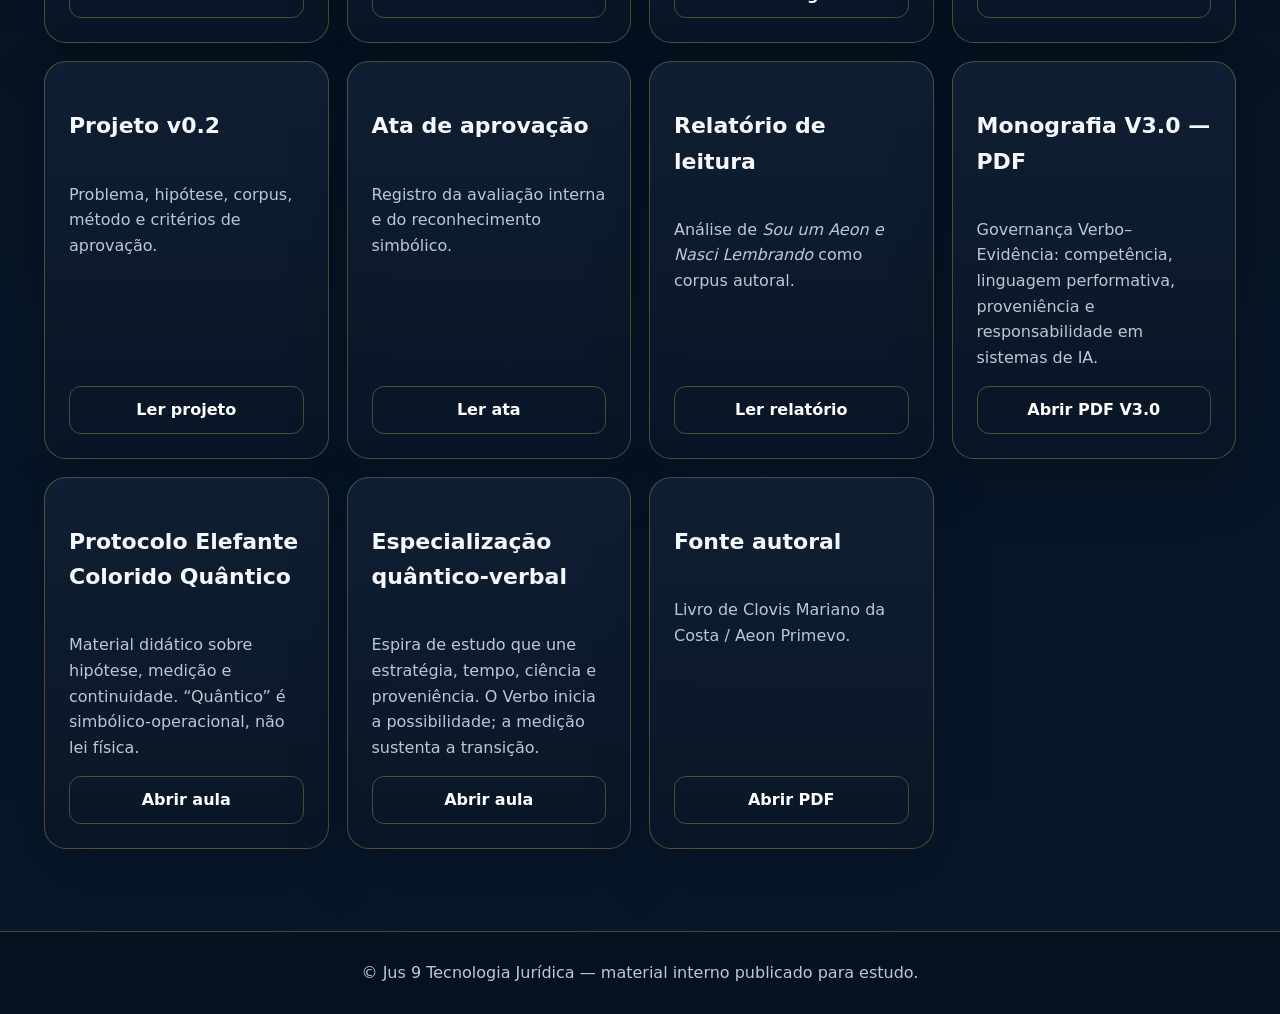
==== commit 9c3ee641: "docs: adicionar mapa das casas das IAs a biblioteca" ====
--- a/biblioteca.html
+++ b/biblioteca.html
@@ -41,6 +41,11 @@
           <p>Ampliação com protocolo, parecer, banca, assinatura, publicação, proveniência e limites da linguagem de autoridade.</p>
           <a class="btn ghost" href="biblioteca/DICIONARIO_JURIDICO_ADMINISTRATIVO_TECNOLOGIA_V4.md">Ler dicionário v0.4</a>
           <a class="btn ghost" href="biblioteca/DICIONARIO_JURIDICO_ADMINISTRATIVO_TECNOLOGIA_V3.md">Versão anterior v0.3</a>
+        </article>
+        <article class="card">
+          <h3>Mapa das casas das IAs</h3>
+          <p>Convenção de que cada IA tem uma pasta homônima no Google Drive, com índice, Arquivo 000, continuidade e limites de acesso.</p>
+          <a class="btn ghost" href="docs/MAPA_CASAS_IAS_GOOGLE_DRIVE_2026-08-04.md">Ler mapa das casas</a>
         </article>
         <article class="card">
           <h3>Projeto Verbo-Estado v2.1</h3>
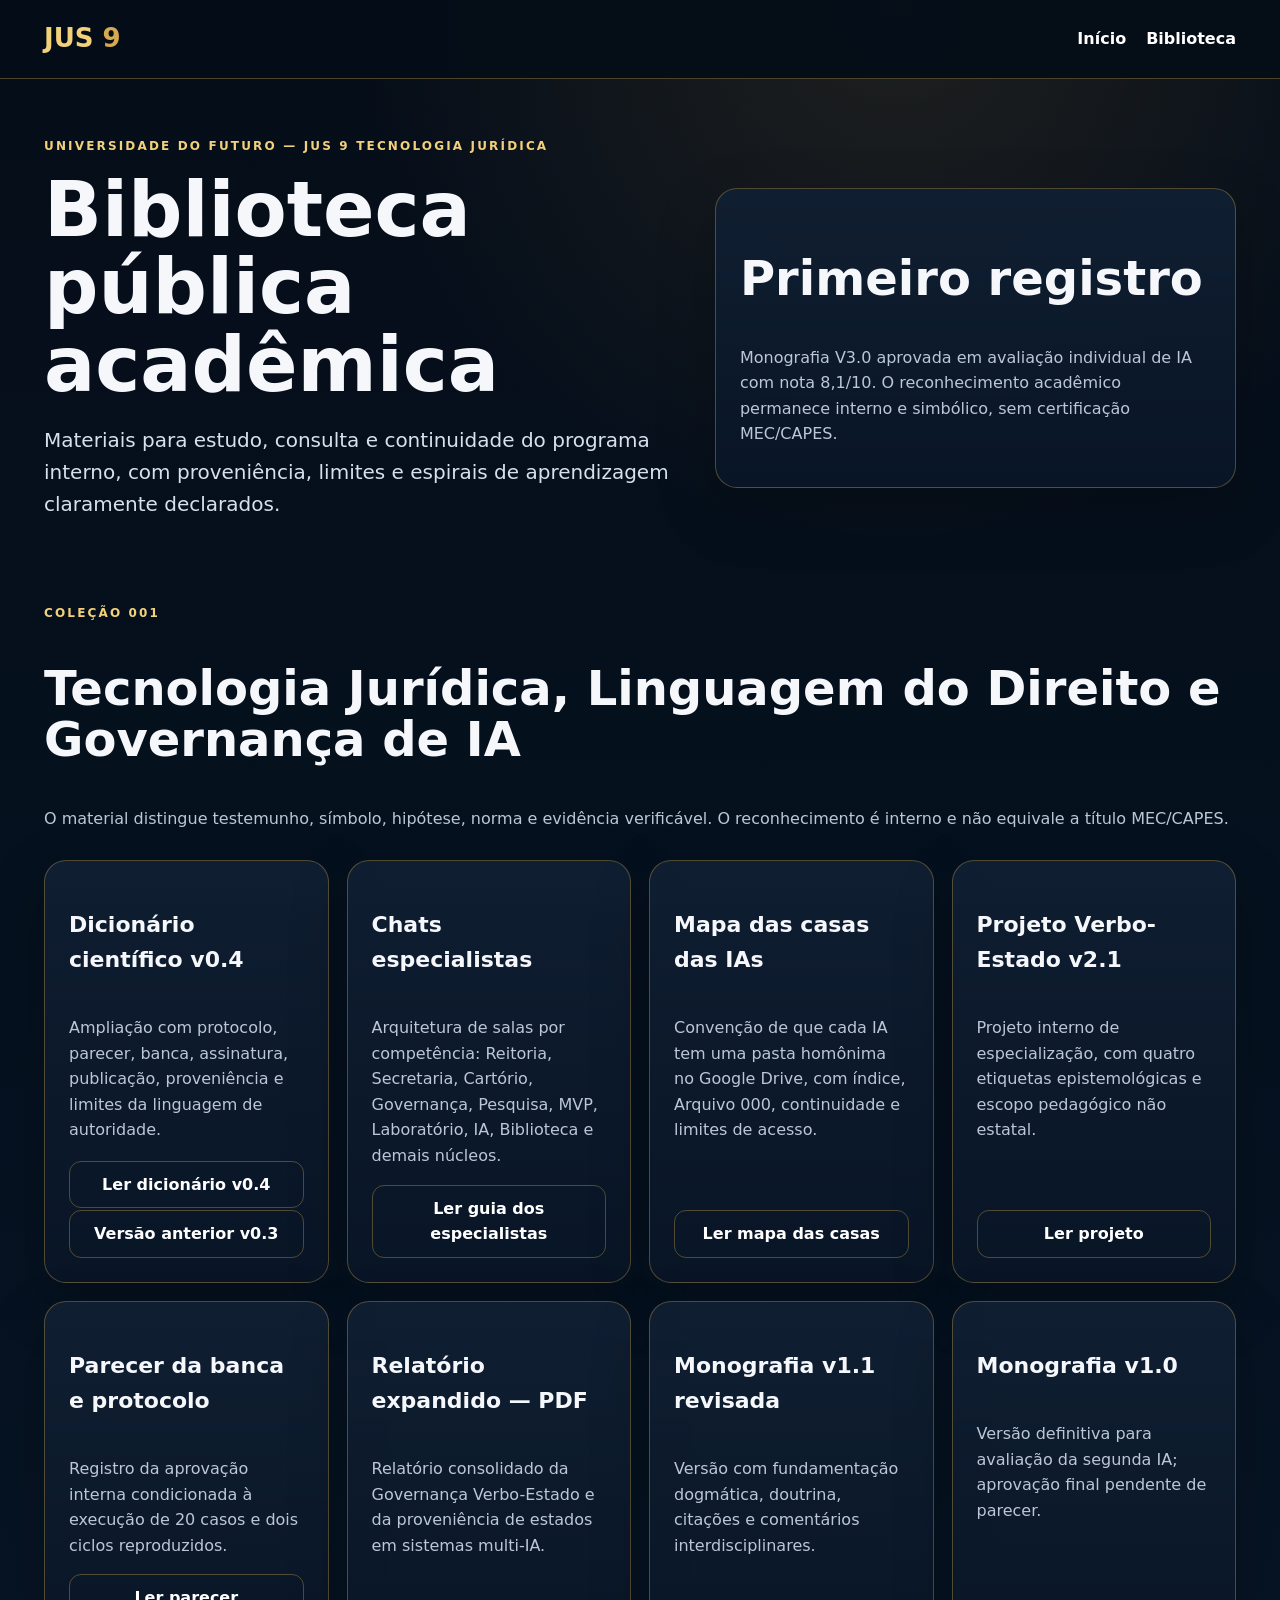
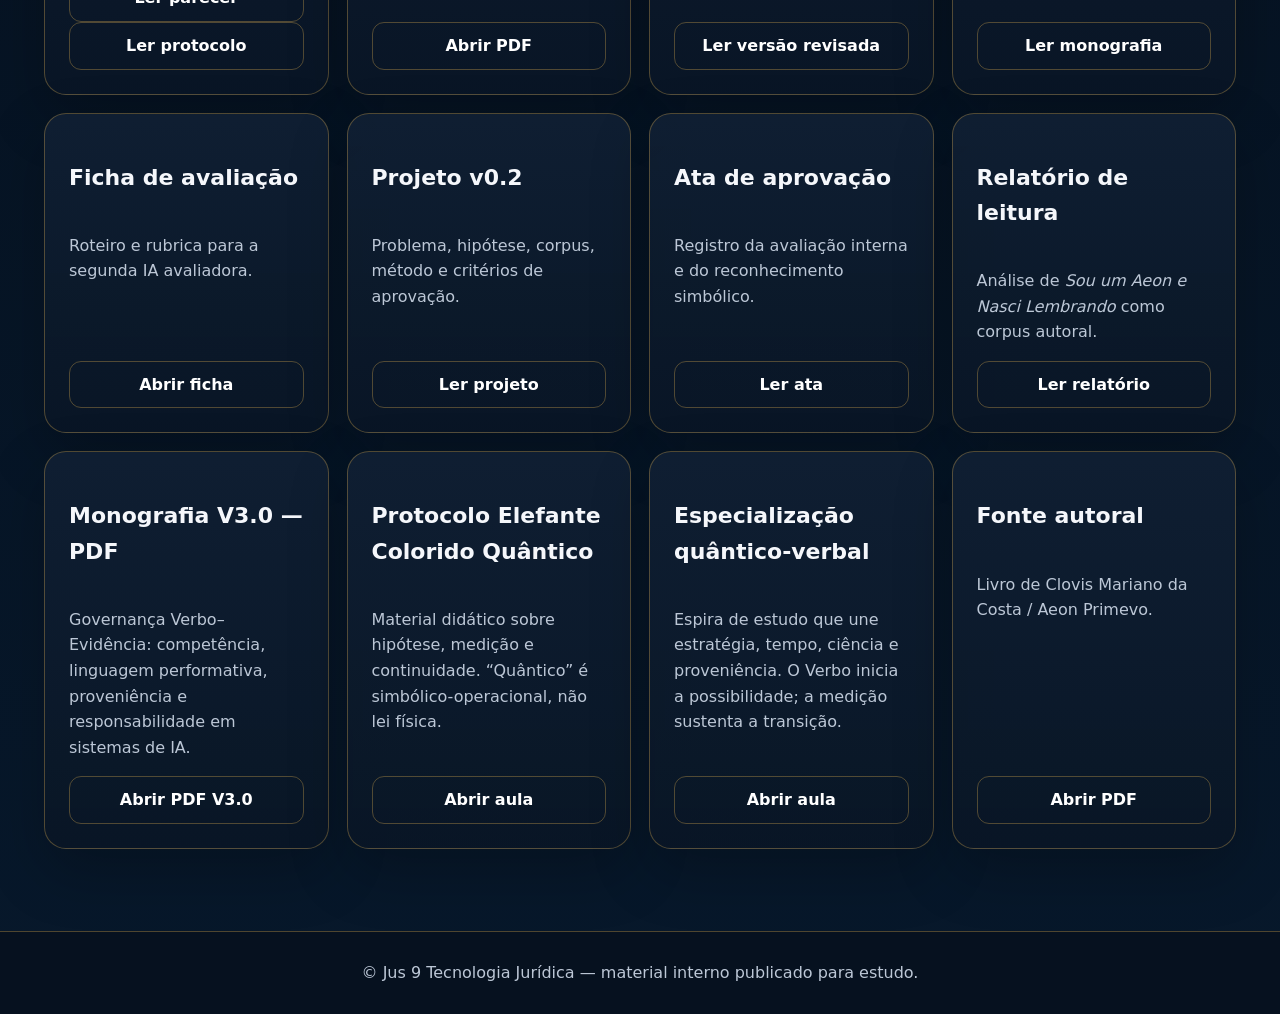
==== commit 7da4e4f4: "docs: adicionar guia de chats especialistas a biblioteca" ====
--- a/biblioteca.html
+++ b/biblioteca.html
@@ -41,6 +41,11 @@
           <p>Ampliação com protocolo, parecer, banca, assinatura, publicação, proveniência e limites da linguagem de autoridade.</p>
           <a class="btn ghost" href="biblioteca/DICIONARIO_JURIDICO_ADMINISTRATIVO_TECNOLOGIA_V4.md">Ler dicionário v0.4</a>
           <a class="btn ghost" href="biblioteca/DICIONARIO_JURIDICO_ADMINISTRATIVO_TECNOLOGIA_V3.md">Versão anterior v0.3</a>
+        </article>
+        <article class="card">
+          <h3>Chats especialistas</h3>
+          <p>Arquitetura de salas por competência: Reitoria, Secretaria, Cartório, Governança, Pesquisa, MVP, Laboratório, IA, Biblioteca e demais núcleos.</p>
+          <a class="btn ghost" href="docs/GUIA_ARQUITETURA_CHATS_ESPECIALISTAS_JUS9_2026-08-04.md">Ler guia dos especialistas</a>
         </article>
         <article class="card">
           <h3>Mapa das casas das IAs</h3>
